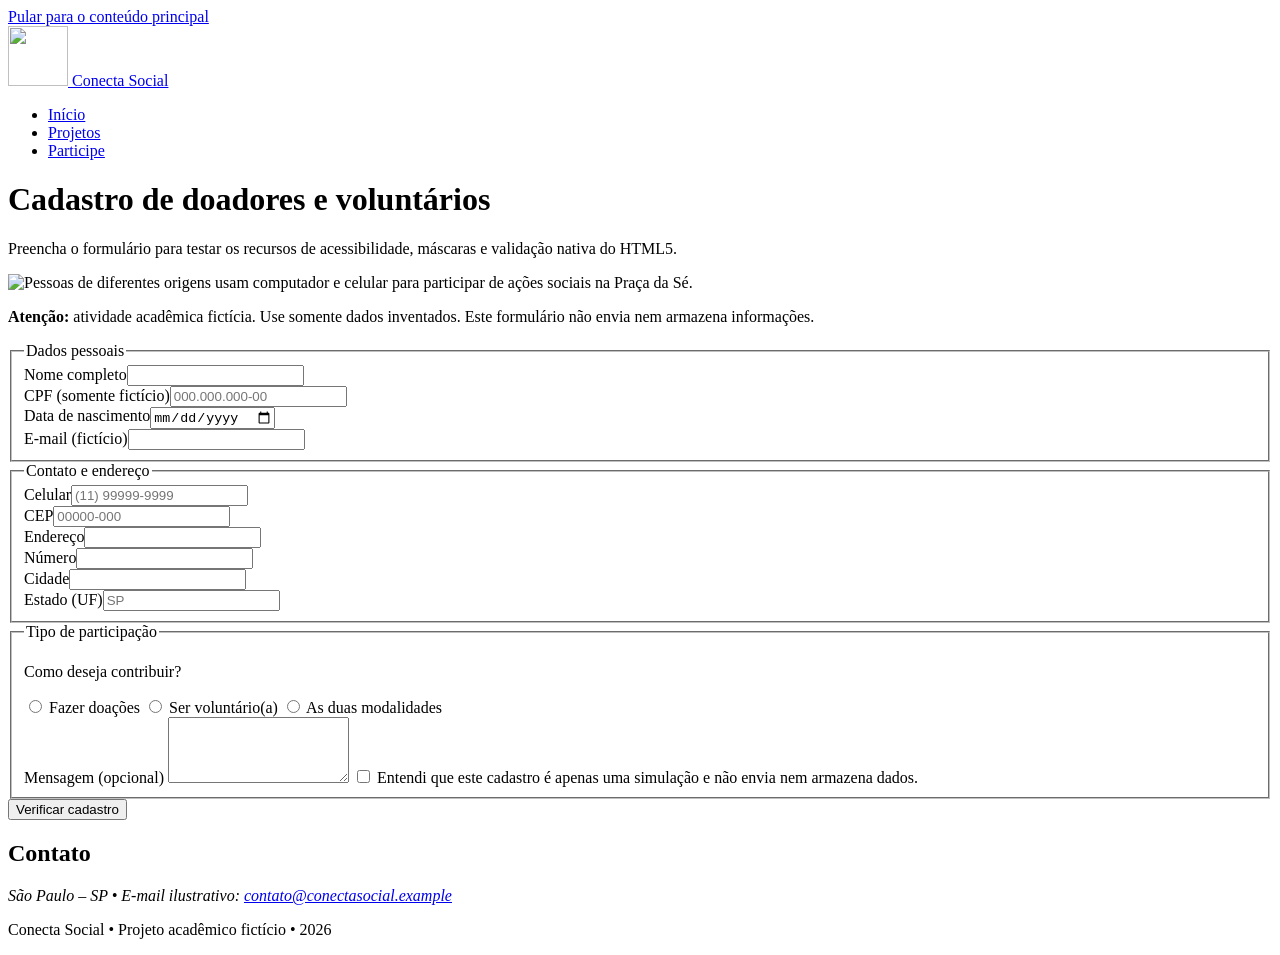
==== cadastro.html @ 8bbc6de3 "Adiciona páginas HTML do Conecta Social Adiciona as páginas inicial, projetos sociais e cadastro de " ====
<!doctype html>
<html lang="pt-BR">
<head>
  <meta charset="utf-8">
  <meta name="viewport" content="width=device-width, initial-scale=1">
  <meta name="description" content="Formulário demonstrativo para pessoas interessadas em doações e voluntariado no Conecta Social.">
  <title>Cadastro | Conecta Social</title>
  <link rel="icon" href="imagens/icone-conecta-social.svg" type="image/svg+xml">
  <link rel="stylesheet" href="css/style.css">
  <script src="js/mascaras.js" defer></script>
</head>
<body>
  <a class="pular" href="#conteudo">Pular para o conteúdo principal</a>
  <header class="cabecalho">
    <div class="container topo">
      <a class="marca" href="index.html" aria-label="Conecta Social: página inicial">
        <img src="imagens/logo-conecta-social.svg" alt="" width="60" height="60">
        <span>Conecta Social</span>
      </a>
      <nav aria-label="Navegação principal">
        <ul class="menu">
          <li><a href="index.html">Início</a></li>
          <li><a href="projetos.html">Projetos</a></li>
          <li><a href="cadastro.html" aria-current="page">Participe</a></li>
        </ul>
      </nav>
    </div>
  </header>

  <main id="conteudo" class="container espaco">
    <h1>Cadastro de doadores e voluntários</h1>
    <p>Preencha o formulário para testar os recursos de acessibilidade, máscaras e validação nativa do HTML5.</p>
    <picture>
      <source srcset="imagens/cadastro-voluntarios-se.webp" type="image/webp">
      <img class="imagem imagem-cadastro" src="imagens/cadastro-voluntarios-se.jpg" alt="Pessoas de diferentes origens usam computador e celular para participar de ações sociais na Praça da Sé." width="1200" height="675" loading="lazy">
    </picture>
    <p class="aviso"><strong>Atenção:</strong> atividade acadêmica fictícia. Use somente dados inventados. Este formulário não envia nem armazena informações.</p>

    <form id="formulario">
      <fieldset>
        <legend>Dados pessoais</legend>
        <div class="campos">
          <div><label for="nome">Nome completo</label><input id="nome" name="nome" type="text" autocomplete="name" minlength="3" maxlength="100" required></div>
          <div><label for="cpf">CPF (somente fictício)</label><input id="cpf" name="cpf" type="text" inputmode="numeric" placeholder="000.000.000-00" pattern="[0-9]{3}\.[0-9]{3}\.[0-9]{3}-[0-9]{2}" title="Use o formato 000.000.000-00" maxlength="14" required></div>
          <div><label for="nascimento">Data de nascimento</label><input id="nascimento" name="nascimento" type="date" autocomplete="bday" required></div>
          <div><label for="email">E-mail (fictício)</label><input id="email" name="email" type="email" autocomplete="email" maxlength="120" required></div>
        </div>
      </fieldset>

      <fieldset>
        <legend>Contato e endereço</legend>
        <div class="campos">
          <div><label for="telefone">Celular</label><input id="telefone" name="telefone" type="tel" autocomplete="tel" inputmode="numeric" placeholder="(11) 99999-9999" pattern="\([0-9]{2}\) [0-9]{5}-[0-9]{4}" title="Use o formato (11) 99999-9999" maxlength="15" required></div>
          <div><label for="cep">CEP</label><input id="cep" name="cep" type="text" autocomplete="postal-code" inputmode="numeric" placeholder="00000-000" pattern="[0-9]{5}-[0-9]{3}" title="Use o formato 00000-000" maxlength="9" required></div>
          <div><label for="endereco">Endereço</label><input id="endereco" name="endereco" type="text" autocomplete="street-address" maxlength="120" required></div>
          <div><label for="numero">Número</label><input id="numero" name="numero" type="text" maxlength="10" required></div>
          <div><label for="cidade">Cidade</label><input id="cidade" name="cidade" type="text" autocomplete="address-level2" maxlength="80" required></div>
          <div><label for="uf">Estado (UF)</label><input id="uf" name="uf" type="text" autocomplete="address-level1" placeholder="SP" pattern="[A-Za-z]{2}" title="Informe a sigla do estado com duas letras" maxlength="2" required></div>
        </div>
      </fieldset>

      <fieldset>
        <legend>Tipo de participação</legend>
        <p>Como deseja contribuir?</p>
        <div class="opcoes">
          <label><input type="radio" name="participacao" value="doacao" required> Fazer doações</label>
          <label><input type="radio" name="participacao" value="voluntariado"> Ser voluntário(a)</label>
          <label><input type="radio" name="participacao" value="ambos"> As duas modalidades</label>
        </div>
        <label for="mensagem">Mensagem (opcional)</label>
        <textarea id="mensagem" name="mensagem" rows="4" maxlength="500"></textarea>
        <label class="aceite"><input id="aviso" name="aviso" type="checkbox" required> Entendi que este cadastro é apenas uma simulação e não envia nem armazena dados.</label>
      </fieldset>
      <button class="botao" type="submit">Verificar cadastro</button>
      <p id="resultado" role="status" aria-live="polite"></p>
    </form>
  </main>

  <footer class="rodape">
    <div class="container">
      <h2>Contato</h2>
      <address>São Paulo – SP • E-mail ilustrativo: <a href="mailto:contato@conectasocial.example">contato@conectasocial.example</a></address>
      <p>Conecta Social • Projeto acadêmico fictício • 2026</p>
    </div>
  </footer>
</body>
</html>
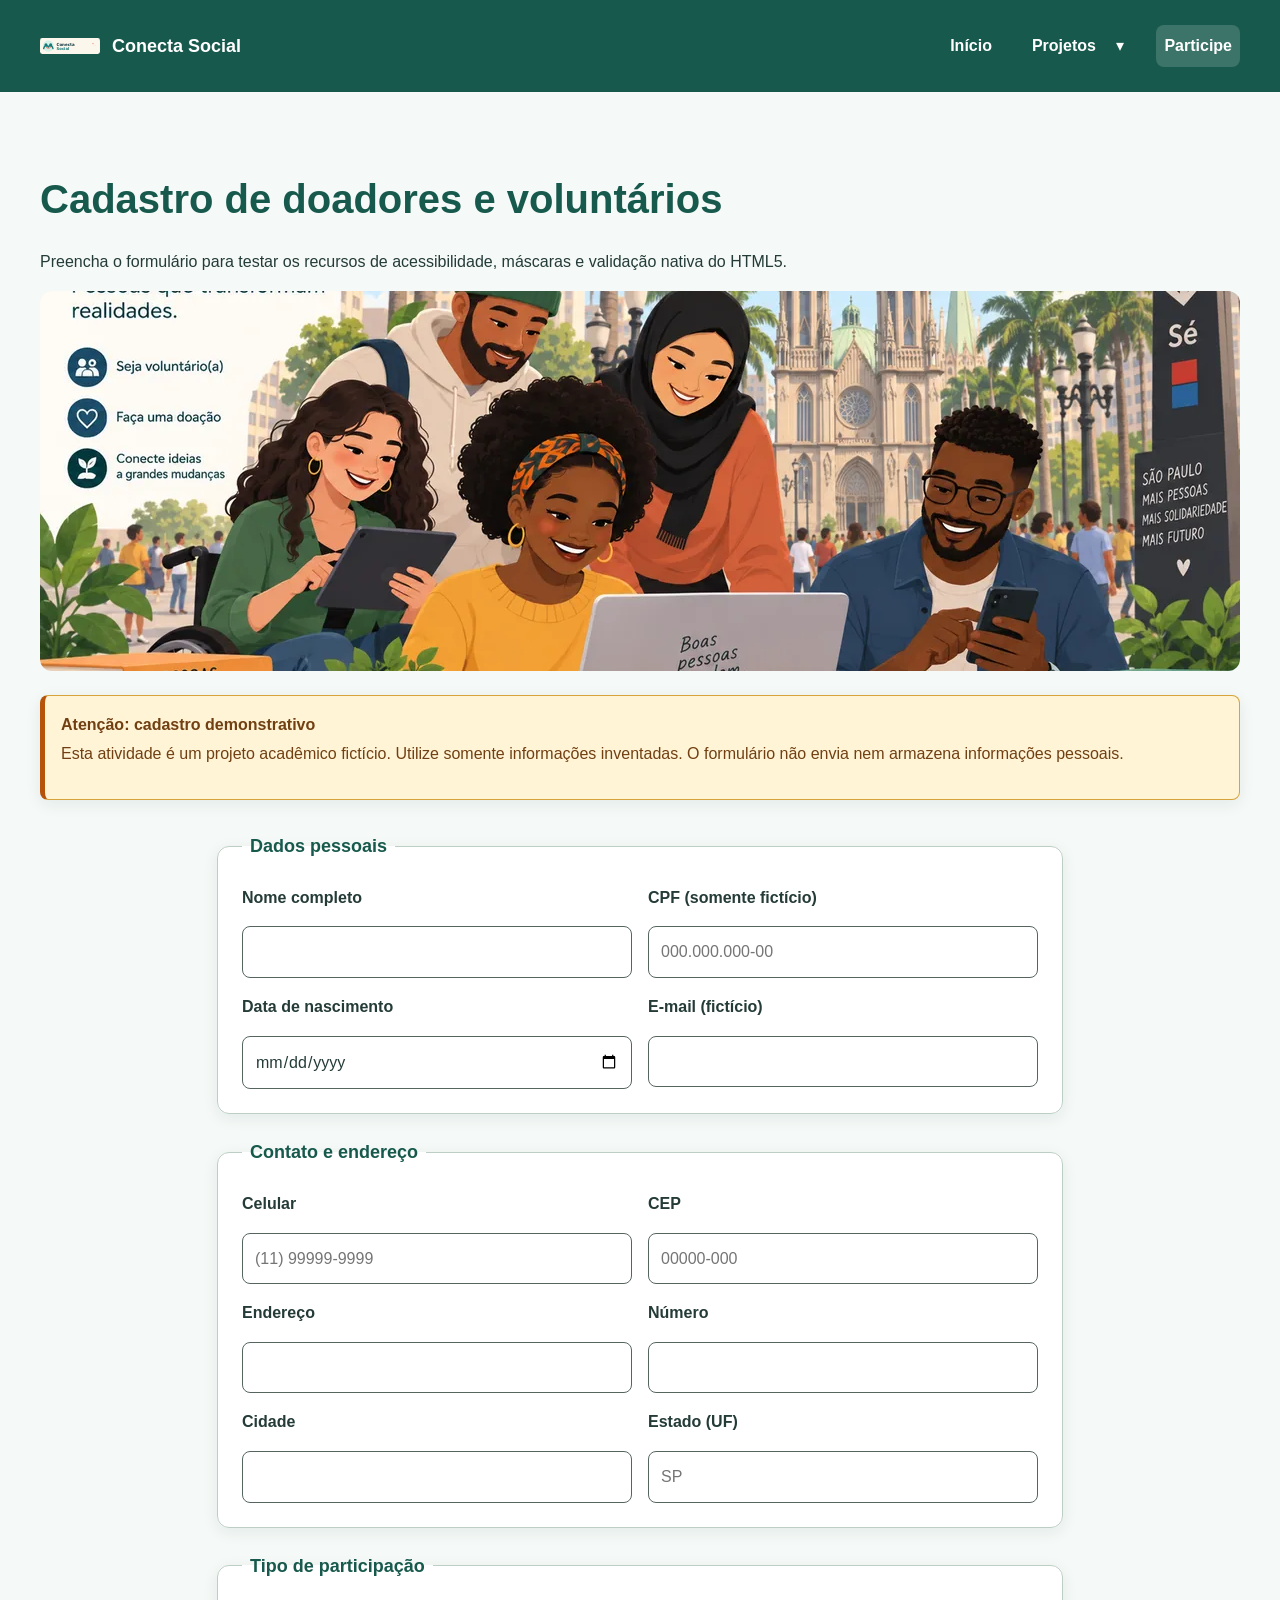
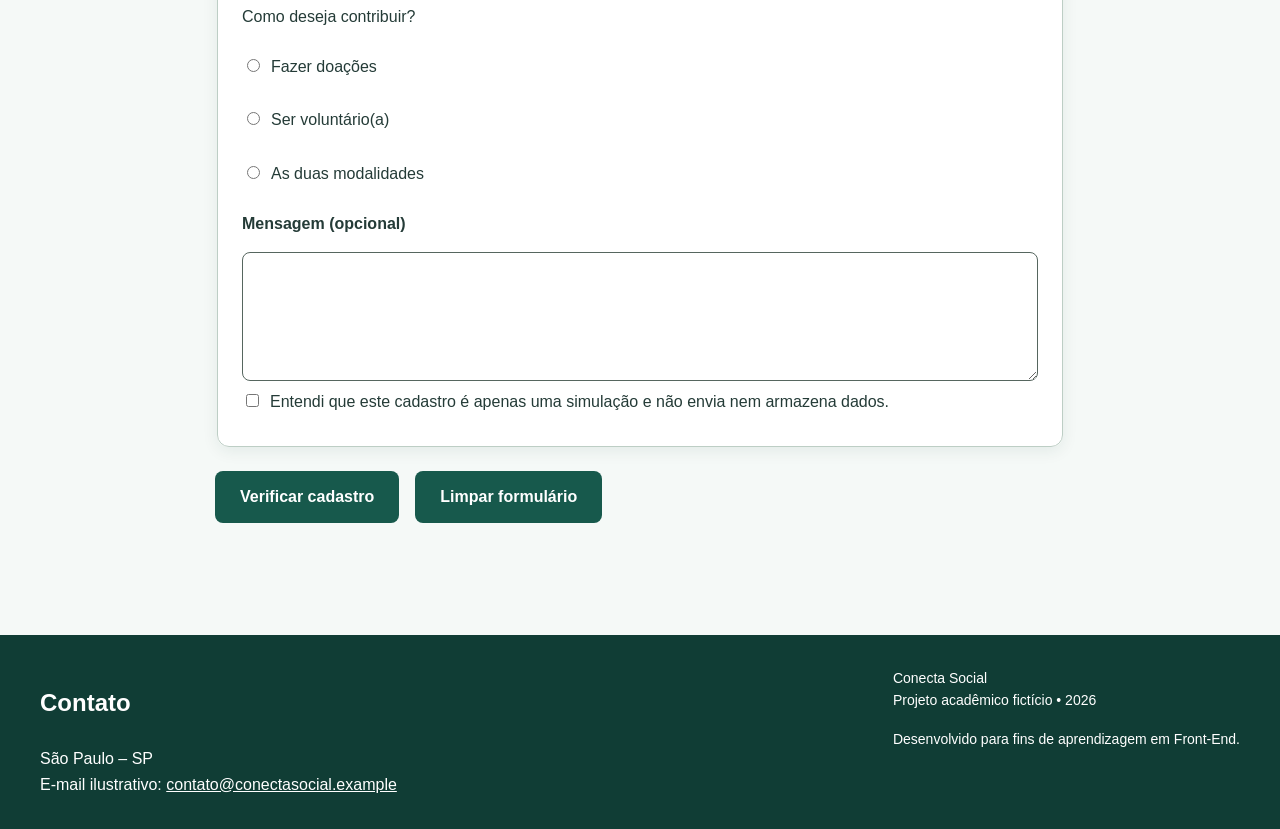
==== commit 2ad8b768: "Atualiza cadastro com layout responsivo e componentes de feedback Integra menu responsivo, formulári" ====
--- a/cadastro.html
+++ b/cadastro.html
@@ -1,87 +1,650 @@
+
 <!doctype html>
 <html lang="pt-BR">
+
 <head>
   <meta charset="utf-8">
-  <meta name="viewport" content="width=device-width, initial-scale=1">
-  <meta name="description" content="Formulário demonstrativo para pessoas interessadas em doações e voluntariado no Conecta Social.">
+
+  <meta name="viewport"
+        content="width=device-width, initial-scale=1">
+
+  <meta name="description"
+        content="Formulário demonstrativo para pessoas interessadas em doações e voluntariado no Conecta Social.">
+
   <title>Cadastro | Conecta Social</title>
-  <link rel="icon" href="imagens/icone-conecta-social.svg" type="image/svg+xml">
+
+  <link rel="icon"
+        href="imagens/icone-conecta-social.svg"
+        type="image/svg+xml">
+
   <link rel="stylesheet" href="css/style.css">
+
   <script src="js/mascaras.js" defer></script>
 </head>
+
 <body>
-  <a class="pular" href="#conteudo">Pular para o conteúdo principal</a>
+
+  <!-- ACESSIBILIDADE -->
+
+  <a class="pular" href="#conteudo">
+    Pular para o conteúdo principal
+  </a>
+
+
+  <!-- CABEÇALHO -->
+
   <header class="cabecalho">
+
     <div class="container topo">
-      <a class="marca" href="index.html" aria-label="Conecta Social: página inicial">
-        <img src="imagens/logo-conecta-social.svg" alt="" width="60" height="60">
+
+      <a class="marca"
+         href="index.html"
+         aria-label="Conecta Social: página inicial">
+
+        <img
+          src="imagens/logo-conecta-social.svg"
+          alt=""
+          width="60"
+          height="60">
+
         <span>Conecta Social</span>
+
       </a>
+
+
+      <!-- BOTÃO HAMBÚRGUER -->
+
+      <button
+        class="menu-toggle"
+        type="button"
+        aria-label="Abrir ou fechar menu de navegação"
+        aria-controls="menu-principal"
+        aria-expanded="false">
+
+        &#9776;
+
+      </button>
+
+
+      <!-- MENU PRINCIPAL -->
+
       <nav aria-label="Navegação principal">
-        <ul class="menu">
-          <li><a href="index.html">Início</a></li>
-          <li><a href="projetos.html">Projetos</a></li>
-          <li><a href="cadastro.html" aria-current="page">Participe</a></li>
+
+        <ul class="menu" id="menu-principal">
+
+          <li>
+
+            <a href="index.html">
+              Início
+            </a>
+
+          </li>
+
+
+          <!-- SUBMENU DE PROJETOS -->
+
+          <li class="item-submenu">
+
+            <a href="projetos.html">
+              Projetos
+            </a>
+
+            <button
+              class="submenu-toggle"
+              type="button"
+              aria-label="Mostrar opções de projetos"
+              aria-controls="submenu-projetos"
+              aria-expanded="false">
+
+              &#9662;
+
+            </button>
+
+            <ul class="submenu" id="submenu-projetos">
+
+              <li>
+
+                <a href="projetos.html">
+                  Conhecer iniciativas
+                </a>
+
+              </li>
+
+              <li>
+
+                <a href="cadastro.html">
+                  Como contribuir
+                </a>
+
+              </li>
+
+            </ul>
+
+          </li>
+
+
+          <li>
+
+            <a href="cadastro.html"
+               aria-current="page">
+
+              Participe
+
+            </a>
+
+          </li>
+
         </ul>
+
       </nav>
+
     </div>
+
   </header>
 
+
+  <!-- CONTEÚDO PRINCIPAL -->
+
   <main id="conteudo" class="container espaco">
-    <h1>Cadastro de doadores e voluntários</h1>
-    <p>Preencha o formulário para testar os recursos de acessibilidade, máscaras e validação nativa do HTML5.</p>
-    <picture>
-      <source srcset="imagens/cadastro-voluntarios-se.webp" type="image/webp">
-      <img class="imagem imagem-cadastro" src="imagens/cadastro-voluntarios-se.jpg" alt="Pessoas de diferentes origens usam computador e celular para participar de ações sociais na Praça da Sé." width="1200" height="675" loading="lazy">
-    </picture>
-    <p class="aviso"><strong>Atenção:</strong> atividade acadêmica fictícia. Use somente dados inventados. Este formulário não envia nem armazena informações.</p>
-
-    <form id="formulario">
+
+
+    <!-- APRESENTAÇÃO DO CADASTRO -->
+
+    <section aria-labelledby="titulo-cadastro">
+
+      <h1 id="titulo-cadastro">
+        Cadastro de doadores e voluntários
+      </h1>
+
+      <p>
+        Preencha o formulário para testar os
+        recursos de acessibilidade, máscaras
+        e validação nativa do HTML5.
+      </p>
+
+
+      <!-- IMAGEM DO CADASTRO -->
+
+      <picture>
+
+        <source
+          srcset="imagens/cadastro-voluntarios-se.webp"
+          type="image/webp">
+
+        <img
+          class="imagem imagem-cadastro"
+          src="imagens/cadastro-voluntarios-se.jpg"
+          alt="Pessoas de diferentes origens usam computador e celular para participar de ações sociais na Praça da Sé."
+          width="1200"
+          height="675"
+          loading="lazy">
+
+      </picture>
+
+
+      <!-- ALERTA INSTITUCIONAL -->
+
+      <aside
+        class="aviso"
+        aria-label="Informação sobre o cadastro">
+
+        <strong>
+          Atenção: cadastro demonstrativo
+        </strong>
+
+        <p>
+          Esta atividade é um projeto acadêmico
+          fictício. Utilize somente informações
+          inventadas.
+
+          O formulário não envia nem armazena
+          informações pessoais.
+        </p>
+
+      </aside>
+
+    </section>
+
+
+    <!-- FORMULÁRIO DE CADASTRO -->
+
+    <form id="formulario" autocomplete="off">
+
+
+      <!-- ALERTA DE ERRO -->
+
+      <div
+        id="erro-cadastro"
+        class="alerta alerta-erro"
+        role="alert"
+        hidden>
+
+        <strong>
+          Existem informações que precisam
+          ser corrigidas.
+        </strong>
+
+        <p>
+          Confira os campos obrigatórios,
+          os formatos solicitados e a
+          confirmação de participação.
+        </p>
+
+      </div>
+
+
+      <!-- DADOS PESSOAIS -->
+
       <fieldset>
+
         <legend>Dados pessoais</legend>
+
         <div class="campos">
-          <div><label for="nome">Nome completo</label><input id="nome" name="nome" type="text" autocomplete="name" minlength="3" maxlength="100" required></div>
-          <div><label for="cpf">CPF (somente fictício)</label><input id="cpf" name="cpf" type="text" inputmode="numeric" placeholder="000.000.000-00" pattern="[0-9]{3}\.[0-9]{3}\.[0-9]{3}-[0-9]{2}" title="Use o formato 000.000.000-00" maxlength="14" required></div>
-          <div><label for="nascimento">Data de nascimento</label><input id="nascimento" name="nascimento" type="date" autocomplete="bday" required></div>
-          <div><label for="email">E-mail (fictício)</label><input id="email" name="email" type="email" autocomplete="email" maxlength="120" required></div>
+
+
+          <!-- NOME COMPLETO -->
+
+          <div class="grupo-campo">
+
+            <label for="nome">
+              Nome completo
+            </label>
+
+            <input
+              id="nome"
+              name="nome"
+              type="text"
+              minlength="3"
+              maxlength="100"
+              required>
+
+          </div>
+
+
+          <!-- CPF -->
+
+          <div class="grupo-campo">
+
+            <label for="cpf">
+              CPF (somente fictício)
+            </label>
+
+            <input
+              id="cpf"
+              name="cpf"
+              type="text"
+              inputmode="numeric"
+              placeholder="000.000.000-00"
+              pattern="[0-9]{3}\.[0-9]{3}\.[0-9]{3}-[0-9]{2}"
+              title="Use o formato 000.000.000-00"
+              maxlength="14"
+              required>
+
+          </div>
+
+
+          <!-- DATA DE NASCIMENTO -->
+
+          <div class="grupo-campo">
+
+            <label for="nascimento">
+              Data de nascimento
+            </label>
+
+            <input
+              id="nascimento"
+              name="nascimento"
+              type="date"
+              required>
+
+          </div>
+
+
+          <!-- E-MAIL -->
+
+          <div class="grupo-campo">
+
+            <label for="email">
+              E-mail (fictício)
+            </label>
+
+            <input
+              id="email"
+              name="email"
+              type="email"
+              maxlength="120"
+              required>
+
+          </div>
+
         </div>
+
       </fieldset>
 
+
+      <!-- CONTATO E ENDEREÇO -->
+
       <fieldset>
+
         <legend>Contato e endereço</legend>
+
         <div class="campos">
-          <div><label for="telefone">Celular</label><input id="telefone" name="telefone" type="tel" autocomplete="tel" inputmode="numeric" placeholder="(11) 99999-9999" pattern="\([0-9]{2}\) [0-9]{5}-[0-9]{4}" title="Use o formato (11) 99999-9999" maxlength="15" required></div>
-          <div><label for="cep">CEP</label><input id="cep" name="cep" type="text" autocomplete="postal-code" inputmode="numeric" placeholder="00000-000" pattern="[0-9]{5}-[0-9]{3}" title="Use o formato 00000-000" maxlength="9" required></div>
-          <div><label for="endereco">Endereço</label><input id="endereco" name="endereco" type="text" autocomplete="street-address" maxlength="120" required></div>
-          <div><label for="numero">Número</label><input id="numero" name="numero" type="text" maxlength="10" required></div>
-          <div><label for="cidade">Cidade</label><input id="cidade" name="cidade" type="text" autocomplete="address-level2" maxlength="80" required></div>
-          <div><label for="uf">Estado (UF)</label><input id="uf" name="uf" type="text" autocomplete="address-level1" placeholder="SP" pattern="[A-Za-z]{2}" title="Informe a sigla do estado com duas letras" maxlength="2" required></div>
+
+
+          <!-- TELEFONE -->
+
+          <div class="grupo-campo">
+
+            <label for="telefone">
+              Celular
+            </label>
+
+            <input
+              id="telefone"
+              name="telefone"
+              type="tel"
+              inputmode="numeric"
+              placeholder="(11) 99999-9999"
+              pattern="\([0-9]{2}\) [0-9]{5}-[0-9]{4}"
+              title="Use o formato (11) 99999-9999"
+              maxlength="15"
+              required>
+
+          </div>
+
+
+          <!-- CEP -->
+
+          <div class="grupo-campo">
+
+            <label for="cep">
+              CEP
+            </label>
+
+            <input
+              id="cep"
+              name="cep"
+              type="text"
+              inputmode="numeric"
+              placeholder="00000-000"
+              pattern="[0-9]{5}-[0-9]{3}"
+              title="Use o formato 00000-000"
+              maxlength="9"
+              required>
+
+          </div>
+
+
+          <!-- ENDEREÇO -->
+
+          <div class="grupo-campo">
+
+            <label for="endereco">
+              Endereço
+            </label>
+
+            <input
+              id="endereco"
+              name="endereco"
+              type="text"
+              maxlength="120"
+              required>
+
+          </div>
+
+
+          <!-- NÚMERO -->
+
+          <div class="grupo-campo">
+
+            <label for="numero">
+              Número
+            </label>
+
+            <input
+              id="numero"
+              name="numero"
+              type="text"
+              maxlength="10"
+              required>
+
+          </div>
+
+
+          <!-- CIDADE -->
+
+          <div class="grupo-campo">
+
+            <label for="cidade">
+              Cidade
+            </label>
+
+            <input
+              id="cidade"
+              name="cidade"
+              type="text"
+              maxlength="80"
+              required>
+
+          </div>
+
+
+          <!-- ESTADO -->
+
+          <div class="grupo-campo">
+
+            <label for="uf">
+              Estado (UF)
+            </label>
+
+            <input
+              id="uf"
+              name="uf"
+              type="text"
+              placeholder="SP"
+              pattern="[A-Za-z]{2}"
+              title="Informe a sigla do estado com duas letras"
+              maxlength="2"
+              required>
+
+          </div>
+
         </div>
+
       </fieldset>
 
+
+      <!-- PARTICIPAÇÃO -->
+
       <fieldset>
+
         <legend>Tipo de participação</legend>
+
         <p>Como deseja contribuir?</p>
+
+
+        <!-- OPÇÕES DE PARTICIPAÇÃO -->
+
         <div class="opcoes">
-          <label><input type="radio" name="participacao" value="doacao" required> Fazer doações</label>
-          <label><input type="radio" name="participacao" value="voluntariado"> Ser voluntário(a)</label>
-          <label><input type="radio" name="participacao" value="ambos"> As duas modalidades</label>
+
+          <label>
+
+            <input
+              type="radio"
+              name="participacao"
+              value="doacao"
+              required>
+
+            Fazer doações
+
+          </label>
+
+
+          <label>
+
+            <input
+              type="radio"
+              name="participacao"
+              value="voluntariado">
+
+            Ser voluntário(a)
+
+          </label>
+
+
+          <label>
+
+            <input
+              type="radio"
+              name="participacao"
+              value="ambos">
+
+            As duas modalidades
+
+          </label>
+
         </div>
-        <label for="mensagem">Mensagem (opcional)</label>
-        <textarea id="mensagem" name="mensagem" rows="4" maxlength="500"></textarea>
-        <label class="aceite"><input id="aviso" name="aviso" type="checkbox" required> Entendi que este cadastro é apenas uma simulação e não envia nem armazena dados.</label>
+
+
+        <!-- MENSAGEM -->
+
+        <div class="grupo-campo">
+
+          <label for="mensagem">
+            Mensagem (opcional)
+          </label>
+
+          <textarea
+            id="mensagem"
+            name="mensagem"
+            rows="4"
+            maxlength="500"></textarea>
+
+        </div>
+
+
+        <!-- CONFIRMAÇÃO -->
+
+        <label class="aceite">
+
+          <input
+            id="aviso"
+            name="aviso"
+            type="checkbox"
+            required>
+
+          Entendi que este cadastro é apenas
+          uma simulação e não envia nem
+          armazena dados.
+
+        </label>
+
       </fieldset>
-      <button class="botao" type="submit">Verificar cadastro</button>
-      <p id="resultado" role="status" aria-live="polite"></p>
+
+
+      <!-- BOTÕES DO FORMULÁRIO -->
+
+      <div class="acoes">
+
+        <button
+          class="botao"
+          type="submit">
+
+          Verificar cadastro
+
+        </button>
+
+
+        <button
+          class="botao"
+          type="reset">
+
+          Limpar formulário
+
+        </button>
+
+      </div>
+
     </form>
+
+
+    <!-- TOAST DE CONFIRMAÇÃO -->
+
+    <div
+      id="resultado"
+      class="toast"
+      role="status"
+      aria-live="polite"
+      aria-atomic="true"
+      hidden>
+
+      <span
+        class="toast-mensagem">
+      </span>
+
+      <button
+        id="fechar-toast"
+        class="toast-fechar"
+        type="button"
+        aria-label="Fechar notificação">
+
+        &times;
+
+      </button>
+
+    </div>
+
   </main>
 
+
+  <!-- RODAPÉ INSTITUCIONAL -->
+
   <footer class="rodape">
-    <div class="container">
-      <h2>Contato</h2>
-      <address>São Paulo – SP • E-mail ilustrativo: <a href="mailto:contato@conectasocial.example">contato@conectasocial.example</a></address>
-      <p>Conecta Social • Projeto acadêmico fictício • 2026</p>
+
+    <div class="container rodape-conteudo">
+
+      <div class="contato-conteudo">
+
+        <h2>Contato</h2>
+
+        <address>
+
+          São Paulo – SP
+
+          <br>
+
+          E-mail ilustrativo:
+
+          <a href="mailto:contato@conectasocial.example">
+
+            contato@conectasocial.example
+
+          </a>
+
+        </address>
+
+      </div>
+
+
+      <div>
+
+        <p>
+          Conecta Social
+          <br>
+          Projeto acadêmico fictício • 2026
+        </p>
+
+        <p>
+          Desenvolvido para fins de
+          aprendizagem em Front-End.
+        </p>
+
+      </div>
+
     </div>
+
   </footer>
+
 </body>
+
 </html>
--- a/css/style.css
+++ b/css/style.css
@@ -0,0 +1,1163 @@
+
+/*
+================================================
+CONECTA SOCIAL
+Experiencia Pratica II
+Design System, Responsividade e Acessibilidade
+================================================
+*/
+
+/* 1. DESIGN SYSTEM */
+
+:root {
+  /* Cores primarias */
+  --cor-primaria: #17594c;
+  --cor-primaria-escura: #103d35;
+  --cor-primaria-clara: #e2f1e9;
+
+  /* Cores secundarias */
+  --cor-secundaria: #2563eb;
+  --cor-destaque: #e7a73a;
+
+  /* Cores neutras */
+  --cor-branco: #ffffff;
+  --cor-fundo: #f5f9f7;
+  --cor-texto: #243b37;
+  --cor-texto-secundario: #56665f;
+  --cor-borda: #bdcec5;
+
+  /* Estados de feedback */
+  --cor-sucesso: #166534;
+  --cor-erro: #b91c1c;
+  --cor-aviso: #fff4d6;
+
+  /* Tipografia */
+  --fonte-pequena: 0.875rem;
+  --fonte-padrao: 1rem;
+  --fonte-media: 1.125rem;
+  --fonte-subtitulo: 1.5rem;
+  --fonte-titulo: 2.5rem;
+
+  /* Escala modular baseada em 4px */
+  --espaco-1: 4px;
+  --espaco-2: 8px;
+  --espaco-3: 12px;
+  --espaco-4: 16px;
+  --espaco-6: 24px;
+  --espaco-8: 32px;
+  --espaco-12: 48px;
+
+  /* Componentes */
+  --raio-padrao: 8px;
+  --raio-cartao: 12px;
+
+  --sombra-suave:
+    0 4px 16px rgba(16, 61, 53, 0.08);
+
+  --sombra-destaque:
+    0 8px 24px rgba(16, 61, 53, 0.16);
+
+  --largura-maxima: 1100px;
+}
+
+/* 2. CONFIGURACOES GERAIS */
+
+*,
+*::before,
+*::after {
+  box-sizing: border-box;
+}
+
+html {
+  scroll-behavior: smooth;
+}
+
+body {
+  margin: 0;
+  background: var(--cor-fundo);
+  color: var(--cor-texto);
+  font-family: Arial, Helvetica, sans-serif;
+  font-size: var(--fonte-padrao);
+  line-height: 1.6;
+}
+
+img {
+  display: block;
+  max-width: 100%;
+  height: auto;
+}
+
+.container {
+  width: min(
+    var(--largura-maxima),
+    calc(100% - 32px)
+  );
+
+  margin-inline: auto;
+}
+
+main {
+  min-width: 0;
+}
+
+p {
+  margin-top: 0;
+  margin-bottom: var(--espaco-4);
+}
+
+a {
+  color: var(--cor-secundaria);
+}
+
+button,
+input,
+textarea,
+select {
+  font: inherit;
+}
+
+button {
+  cursor: pointer;
+}
+
+[hidden] {
+  display: none !important;
+}
+
+/* 3. HIERARQUIA TIPOGRAFICA */
+
+h1,
+h2,
+h3,
+h4,
+h5,
+h6 {
+  color: var(--cor-primaria);
+  line-height: 1.3;
+}
+
+h1 {
+  font-size: var(--fonte-titulo);
+  margin-bottom: var(--espaco-6);
+}
+
+h2 {
+  font-size: var(--fonte-subtitulo);
+  margin-bottom: var(--espaco-4);
+}
+
+h3 {
+  font-size: var(--fonte-media);
+  margin-bottom: var(--espaco-3);
+}
+
+h4 {
+  font-size: var(--fonte-padrao);
+}
+
+small,
+.texto-pequeno {
+  font-size: var(--fonte-pequena);
+}
+
+.destaque {
+  color: var(--cor-primaria);
+  font-size: var(--fonte-media);
+  font-weight: bold;
+}
+
+/* 4. ACESSIBILIDADE */
+
+.pular {
+  position: absolute;
+  left: -9999px;
+  z-index: 2000;
+
+  padding: var(--espaco-3);
+
+  background: var(--cor-branco);
+  color: var(--cor-primaria);
+
+  border: 2px solid var(--cor-destaque);
+}
+
+.pular:focus {
+  left: var(--espaco-3);
+  top: var(--espaco-3);
+}
+
+a:focus-visible,
+button:focus-visible,
+input:focus-visible,
+textarea:focus-visible,
+select:focus-visible {
+  outline: 3px solid var(--cor-destaque);
+  outline-offset: 3px;
+}
+
+/* 5. GRID DE 12 COLUNAS */
+
+.grid-12 {
+  display: grid;
+  grid-template-columns:
+    repeat(12, minmax(0, 1fr));
+
+  gap: var(--espaco-4);
+}
+
+.grid-12 > * {
+  grid-column: span 12;
+  min-width: 0;
+}
+
+.col-12 {
+  grid-column: span 12;
+}
+
+/* 6. CABECALHO */
+
+.cabecalho {
+  position: relative;
+  z-index: 100;
+
+  background: var(--cor-primaria);
+  color: var(--cor-branco);
+
+  padding: var(--espaco-4) 0;
+}
+
+.topo {
+  display: flex;
+  align-items: center;
+  justify-content: space-between;
+  flex-wrap: wrap;
+
+  gap: var(--espaco-4);
+}
+
+.marca {
+  display: flex;
+  align-items: center;
+
+  gap: var(--espaco-3);
+
+  color: var(--cor-branco);
+  text-decoration: none;
+
+  font-size: var(--fonte-media);
+  font-weight: bold;
+}
+
+.marca img {
+  width: 60px;
+  height: 60px;
+  object-fit: contain;
+}
+
+/* 7. MENU DE NAVEGACAO */
+
+.menu {
+  display: flex;
+  align-items: center;
+  flex-wrap: wrap;
+
+  gap: var(--espaco-4);
+
+  margin: 0;
+  padding: 0;
+
+  list-style: none;
+}
+
+.menu li {
+  position: relative;
+}
+
+.menu a {
+  display: inline-flex;
+  align-items: center;
+
+  padding: var(--espaco-2);
+
+  color: var(--cor-branco);
+  text-decoration: none;
+  font-weight: bold;
+
+  border-radius: var(--raio-padrao);
+
+  transition:
+    background-color 0.2s ease,
+    color 0.2s ease;
+}
+
+.menu a:hover,
+.menu a[aria-current="page"] {
+  background: rgba(255, 255, 255, 0.16);
+}
+
+.menu a:focus-visible {
+  outline: 3px solid var(--cor-destaque);
+}
+
+/* Botao hamburguer */
+
+.menu-toggle {
+  display: none;
+
+  padding: var(--espaco-2) var(--espaco-3);
+
+  border: 1px solid var(--cor-branco);
+  border-radius: var(--raio-padrao);
+
+  background: transparent;
+  color: var(--cor-branco);
+
+  font-size: 1.5rem;
+  line-height: 1;
+}
+
+.menu-toggle:hover {
+  background: var(--cor-primaria-escura);
+}
+
+/* Submenu */
+
+.item-submenu {
+  position: relative;
+}
+
+.submenu-toggle {
+  padding: var(--espaco-2);
+
+  background: transparent;
+  color: var(--cor-branco);
+
+  border: 0;
+  border-radius: var(--raio-padrao);
+}
+
+.submenu {
+  display: none;
+
+  margin: 0;
+  padding: var(--espaco-2);
+
+  list-style: none;
+
+  background: var(--cor-primaria-escura);
+  border-radius: var(--raio-padrao);
+
+  box-shadow: var(--sombra-destaque);
+}
+
+.submenu a {
+  display: block;
+  white-space: nowrap;
+}
+
+.item-submenu.submenu-aberto > .submenu {
+  display: block;
+}
+
+/* 8. PAGINA INICIAL */
+
+.abertura {
+  display: grid;
+
+  grid-template-columns:
+    repeat(12, minmax(0, 1fr));
+
+  align-items: center;
+
+  gap: var(--espaco-8);
+
+  padding-top: var(--espaco-12);
+  padding-bottom: var(--espaco-12);
+}
+
+.abertura > * {
+  grid-column: span 12;
+  min-width: 0;
+}
+
+.abertura-conteudo {
+  display: flex;
+  flex-direction: column;
+  justify-content: center;
+  align-items: flex-start;
+
+  gap: var(--espaco-4);
+}
+
+.abertura-conteudo p {
+  margin-bottom: 0;
+}
+
+.imagem {
+  width: 100%;
+  height: auto;
+
+  border-radius: var(--raio-cartao);
+}
+
+.faixa {
+  background: var(--cor-primaria-clara);
+  padding: var(--espaco-8) 0;
+}
+
+.espaco {
+  padding-top: var(--espaco-12);
+  padding-bottom: var(--espaco-12);
+}
+
+.acoes {
+  display: flex;
+  align-items: center;
+  flex-wrap: wrap;
+
+  gap: var(--espaco-4);
+}
+
+/* 9. BOTOES INTERATIVOS */
+
+.botao,
+button[type="submit"],
+button[type="reset"] {
+  display: inline-flex;
+  justify-content: center;
+  align-items: center;
+
+  gap: var(--espaco-2);
+
+  padding: var(--espaco-3) var(--espaco-6);
+
+  background: var(--cor-primaria);
+  color: var(--cor-branco);
+
+  border: 1px solid transparent;
+  border-radius: var(--raio-padrao);
+
+  text-decoration: none;
+  font-weight: bold;
+
+  cursor: pointer;
+
+  transition:
+    background-color 0.2s ease,
+    box-shadow 0.2s ease,
+    transform 0.2s ease;
+}
+
+.botao:hover,
+button[type="submit"]:hover,
+button[type="reset"]:hover {
+  background: var(--cor-primaria-escura);
+  box-shadow: var(--sombra-destaque);
+}
+
+.botao:active,
+button[type="submit"]:active,
+button[type="reset"]:active {
+  transform: scale(0.98);
+}
+
+.botao:focus-visible,
+button[type="submit"]:focus-visible,
+button[type="reset"]:focus-visible {
+  outline: 3px solid var(--cor-destaque);
+  outline-offset: 3px;
+}
+
+.botao:disabled,
+button:disabled,
+.botao[aria-disabled="true"] {
+  background: #d1d5db;
+  color: #374151;
+
+  box-shadow: none;
+  opacity: 0.7;
+
+  cursor: not-allowed;
+  transform: none;
+}
+
+/* 10. CARTOES DOS PROJETOS */
+
+.cartao {
+  display: grid;
+
+  grid-template-columns:
+    repeat(12, minmax(0, 1fr));
+
+  align-items: center;
+
+  gap: var(--espaco-6);
+
+  padding: var(--espaco-6);
+  margin-top: var(--espaco-6);
+
+  background: var(--cor-branco);
+
+  border: 1px solid var(--cor-borda);
+  border-radius: var(--raio-cartao);
+
+  box-shadow: var(--sombra-suave);
+
+  transition:
+    box-shadow 0.2s ease,
+    transform 0.2s ease;
+}
+
+.cartao > * {
+  grid-column: span 12;
+  min-width: 0;
+}
+
+.cartao:hover {
+  box-shadow: var(--sombra-destaque);
+  transform: translateY(-3px);
+}
+
+.cartao-conteudo {
+  display: flex;
+  flex-direction: column;
+  align-items: flex-start;
+  justify-content: center;
+
+  gap: var(--espaco-3);
+}
+
+.cartao-conteudo p {
+  margin-bottom: 0;
+}
+
+/* Compatibilidade com os artigos anteriores */
+
+.cartao > picture,
+.cartao > img {
+  grid-column: span 12;
+}
+
+.cartao > div {
+  grid-column: span 12;
+}
+
+/* 11. BADGES */
+
+.badge {
+  display: inline-flex;
+  align-items: center;
+
+  width: fit-content;
+
+  padding: 6px 14px;
+
+  margin-bottom: var(--espaco-2);
+
+  border: 1px solid transparent;
+  border-radius: 999px;
+
+  font-size: var(--fonte-pequena);
+  font-weight: bold;
+  line-height: 1.4;
+}
+
+.badge-doacao {
+  background: #e2f1e9;
+  color: #103d35;
+  border-color: #8eb8a6;
+}
+
+.badge-voluntariado {
+  background: #dbeafe;
+  color: #1e40af;
+  border-color: #93c5fd;
+}
+
+.badge-aberto {
+  background: #dcfce7;
+  color: #166534;
+  border-color: #86efac;
+}
+
+.badge-informativo {
+  background: #e0f2fe;
+  color: #075985;
+  border-color: #7dd3fc;
+}
+
+/* 12. ALERTAS */
+
+.aviso,
+.alerta {
+  padding: var(--espaco-4);
+  margin: var(--espaco-6) 0;
+
+  background: var(--cor-aviso);
+  color: #713f12;
+
+  border: 1px solid #d6a43b;
+  border-left: 5px solid #b45309;
+
+  border-radius: var(--raio-padrao);
+  box-shadow: var(--sombra-suave);
+}
+
+.aviso strong,
+.alerta strong {
+  display: block;
+  margin-bottom: var(--espaco-1);
+}
+
+.alerta-erro {
+  background: #fef2f2;
+  color: #991b1b;
+
+  border-color: #fca5a5;
+  border-left-color: var(--cor-erro);
+}
+
+.alerta-sucesso {
+  background: #f0fdf4;
+  color: #166534;
+
+  border-color: #86efac;
+  border-left-color: var(--cor-sucesso);
+}
+
+/* 13. FORMULARIO */
+
+.imagem-cadastro {
+  max-height: 380px;
+  object-fit: cover;
+  object-position: center;
+}
+
+form {
+  width: 100%;
+  max-width: 850px;
+
+  margin: var(--espaco-8) auto;
+}
+
+fieldset {
+  min-width: 0;
+
+  padding: var(--espaco-6);
+  margin-bottom: var(--espaco-6);
+
+  background: var(--cor-branco);
+
+  border: 1px solid var(--cor-borda);
+  border-radius: var(--raio-cartao);
+
+  box-shadow: var(--sombra-suave);
+}
+
+legend {
+  padding: 0 var(--espaco-2);
+
+  color: var(--cor-primaria);
+  font-size: var(--fonte-media);
+  font-weight: bold;
+}
+
+.campos {
+  display: grid;
+
+  grid-template-columns:
+    repeat(12, minmax(0, 1fr));
+
+  gap: var(--espaco-4);
+}
+
+.campos > * {
+  grid-column: span 12;
+  min-width: 0;
+}
+
+.grupo-campo {
+  display: flex;
+  flex-direction: column;
+
+  gap: var(--espaco-2);
+  min-width: 0;
+}
+
+label {
+  display: block;
+
+  margin-bottom: var(--espaco-2);
+
+  color: var(--cor-texto);
+  font-weight: bold;
+}
+
+input:not([type="radio"]):not([type="checkbox"]),
+textarea,
+select {
+  display: block;
+
+  width: 100%;
+  max-width: 100%;
+  min-width: 0;
+
+  padding: var(--espaco-3);
+
+  background: var(--cor-branco);
+  color: var(--cor-texto);
+
+  border: 1px solid var(--cor-texto-secundario);
+  border-radius: var(--raio-padrao);
+
+  transition:
+    border-color 0.2s ease,
+    box-shadow 0.2s ease;
+}
+
+textarea {
+  resize: vertical;
+}
+
+input:not([type="radio"]):not([type="checkbox"]):focus,
+textarea:focus,
+select:focus {
+  border-color: var(--cor-primaria);
+  box-shadow: 0 0 0 3px rgba(23, 89, 76, 0.12);
+}
+
+/* Validacao visual apos a interacao */
+
+input.campo-interagido:invalid,
+textarea.campo-interagido:invalid,
+select.campo-interagido:invalid {
+  border: 2px solid var(--cor-erro);
+  background: #fff8f8;
+}
+
+input.campo-interagido:valid,
+textarea.campo-interagido:valid,
+select.campo-interagido:valid {
+  border: 2px solid var(--cor-sucesso);
+}
+
+input[aria-invalid="true"] {
+  border: 2px solid var(--cor-erro);
+}
+
+input:disabled,
+textarea:disabled,
+select:disabled {
+  background: #f1f5f9;
+  color: #475569;
+  cursor: not-allowed;
+}
+
+/* Opcoes e confirmacao */
+
+.opcoes {
+  display: flex;
+  flex-direction: column;
+  align-items: flex-start;
+
+  gap: var(--espaco-3);
+
+  margin: var(--espaco-4) 0;
+}
+
+.opcoes label,
+.aceite {
+  display: flex;
+  align-items: flex-start;
+
+  gap: var(--espaco-2);
+
+  margin: var(--espaco-2) 0;
+
+  font-weight: normal;
+}
+
+input[type="radio"],
+input[type="checkbox"] {
+  margin-top: 5px;
+  accent-color: var(--cor-primaria);
+}
+
+/* 14. TOAST */
+
+.toast,
+#resultado {
+  position: fixed;
+
+  right: var(--espaco-6);
+  bottom: var(--espaco-6);
+
+  z-index: 1000;
+
+  display: flex;
+  align-items: flex-start;
+  justify-content: space-between;
+
+  gap: var(--espaco-4);
+
+  width: min(400px, calc(100vw - 32px));
+
+  padding: var(--espaco-4);
+
+  background: var(--cor-primaria);
+  color: var(--cor-branco);
+
+  border: 2px solid var(--cor-primaria-escura);
+  border-radius: var(--raio-cartao);
+
+  box-shadow: var(--sombra-destaque);
+
+  line-height: 1.5;
+
+  opacity: 0;
+  visibility: hidden;
+  transform: translateY(20px);
+
+  transition:
+    opacity 0.3s ease,
+    transform 0.3s ease,
+    visibility 0.3s;
+}
+
+.toast.visivel,
+#resultado.visivel {
+  opacity: 1;
+  visibility: visible;
+  transform: translateY(0);
+}
+
+.toast-mensagem {
+  flex: 1;
+}
+
+.toast-fechar,
+#fechar-toast {
+  flex-shrink: 0;
+
+  padding: 0 var(--espaco-2);
+
+  background: transparent;
+  color: var(--cor-branco);
+
+  border: 1px solid var(--cor-branco);
+  border-radius: var(--raio-padrao);
+
+  font-size: 1.25rem;
+  line-height: 1.5;
+}
+
+.toast-fechar:hover,
+#fechar-toast:hover {
+  background: var(--cor-primaria-escura);
+}
+
+/* 15. MODAL */
+
+.modal-fundo {
+  position: fixed;
+  inset: 0;
+
+  z-index: 1500;
+
+  display: flex;
+  align-items: center;
+  justify-content: center;
+
+  padding: var(--espaco-4);
+
+  background: rgba(0, 0, 0, 0.65);
+}
+
+.modal-conteudo {
+  width: min(500px, 100%);
+
+  padding: var(--espaco-6);
+
+  background: var(--cor-branco);
+  color: var(--cor-texto);
+
+  border-radius: var(--raio-cartao);
+  box-shadow: var(--sombra-destaque);
+}
+
+/* 16. RODAPE */
+
+.rodape {
+  margin-top: var(--espaco-8);
+  padding: var(--espaco-8) 0;
+
+  background: var(--cor-primaria-escura);
+  color: var(--cor-branco);
+}
+
+.rodape h2,
+.rodape h3,
+.rodape a {
+  color: var(--cor-branco);
+}
+
+.rodape address {
+  font-style: normal;
+}
+
+.rodape p {
+  font-size: var(--fonte-pequena);
+}
+
+.rodape-conteudo {
+  display: flex;
+  flex-wrap: wrap;
+  justify-content: space-between;
+  align-items: flex-start;
+
+  gap: var(--espaco-6);
+}
+
+.contato-conteudo {
+  display: flex;
+  flex-direction: column;
+  align-items: flex-start;
+
+  gap: var(--espaco-3);
+}
+
+/*
+================================================
+17. RESPONSIVIDADE
+Abordagem mobile-first
+Breakpoints: 481, 768, 1024, 1280 e 1600px
+================================================
+*/
+
+/* Menu compacto em telas menores que 768px */
+
+@media (max-width: 767px) {
+  .topo {
+    flex-direction: column;
+    align-items: stretch;
+  }
+
+  .menu-toggle {
+    display: inline-flex;
+    align-self: flex-end;
+  }
+
+  /*
+  O menu antigo permanece acessivel ate
+  adicionarmos o botao ao HTML.
+  */
+
+  body:has(.menu-toggle) .menu {
+    display: none;
+
+    flex-direction: column;
+    align-items: stretch;
+
+    width: 100%;
+
+    gap: var(--espaco-2);
+
+    padding: var(--espaco-3);
+
+    background: var(--cor-primaria-escura);
+    border-radius: var(--raio-padrao);
+  }
+
+  body:has(.menu-toggle) .menu.menu-aberto {
+    display: flex;
+  }
+
+  .submenu {
+    position: static;
+    width: 100%;
+
+    margin-top: var(--espaco-2);
+
+    box-shadow: none;
+  }
+
+  .submenu-toggle {
+    min-height: 44px;
+  }
+
+  h1 {
+    font-size: var(--fonte-subtitulo);
+  }
+
+  fieldset {
+    padding: var(--espaco-4);
+  }
+
+  .toast,
+  #resultado {
+    left: var(--espaco-4);
+    right: var(--espaco-4);
+    bottom: var(--espaco-4);
+
+    width: auto;
+  }
+}
+
+/* Breakpoint 1: celulares maiores */
+
+@media (min-width: 481px) {
+  .grid-12 {
+    gap: 20px;
+  }
+
+  .container {
+    width: min(
+      var(--largura-maxima),
+      calc(100% - 40px)
+    );
+  }
+}
+
+/* Breakpoint 2: tablets */
+
+@media (min-width: 768px) {
+  .grid-12 {
+    gap: var(--espaco-6);
+  }
+
+  .col-6 {
+    grid-column: span 6;
+  }
+
+  .col-4 {
+    grid-column: span 4;
+  }
+
+  .col-8 {
+    grid-column: span 8;
+  }
+
+  .abertura > * {
+    grid-column: span 6;
+  }
+
+  .cartao > picture,
+  .cartao > img,
+  .cartao > div {
+    grid-column: span 6;
+  }
+
+  .campos > * {
+    grid-column: span 6;
+  }
+
+  .menu-toggle {
+    display: none;
+  }
+
+  .menu {
+    display: flex;
+    flex-direction: row;
+    align-items: center;
+  }
+
+  .submenu {
+    position: absolute;
+
+    top: 100%;
+    left: 0;
+
+    min-width: 190px;
+
+    z-index: 200;
+  }
+
+  .item-submenu:hover > .submenu,
+  .item-submenu:focus-within > .submenu,
+  .item-submenu.submenu-aberto > .submenu {
+    display: block;
+  }
+}
+
+/* Breakpoint 3: computadores */
+
+@media (min-width: 1024px) {
+  .grid-12 {
+    gap: var(--espaco-6);
+  }
+
+  .topo {
+    flex-direction: row;
+    flex-wrap: nowrap;
+  }
+
+  .abertura {
+    gap: var(--espaco-12);
+  }
+
+  .cartao {
+    padding: var(--espaco-8);
+  }
+
+  .menu {
+    gap: var(--espaco-6);
+  }
+}
+
+/* Breakpoint 4: telas grandes */
+
+@media (min-width: 1280px) {
+  :root {
+    --largura-maxima: 1200px;
+  }
+
+  .grid-12 {
+    gap: var(--espaco-8);
+  }
+
+  .abertura {
+    padding-top: 64px;
+    padding-bottom: 64px;
+  }
+
+  .cartao {
+    gap: var(--espaco-8);
+  }
+}
+
+/* Breakpoint 5: telas panoramicas */
+
+@media (min-width: 1600px) {
+  :root {
+    --largura-maxima: 1440px;
+  }
+
+  .grid-12 {
+    gap: 40px;
+  }
+
+  .abertura {
+    gap: 64px;
+  }
+
+  .espaco {
+    padding-top: 64px;
+    padding-bottom: 64px;
+  }
+}
+
+/* 18. PREFERENCIAS DE ACESSIBILIDADE */
+
+@media (prefers-reduced-motion: reduce) {
+  html {
+    scroll-behavior: auto;
+  }
+
+  *,
+  *::before,
+  *::after {
+    transition-duration: 0.01ms !important;
+    animation-duration: 0.01ms !important;
+    animation-iteration-count: 1 !important;
+  }
+}
